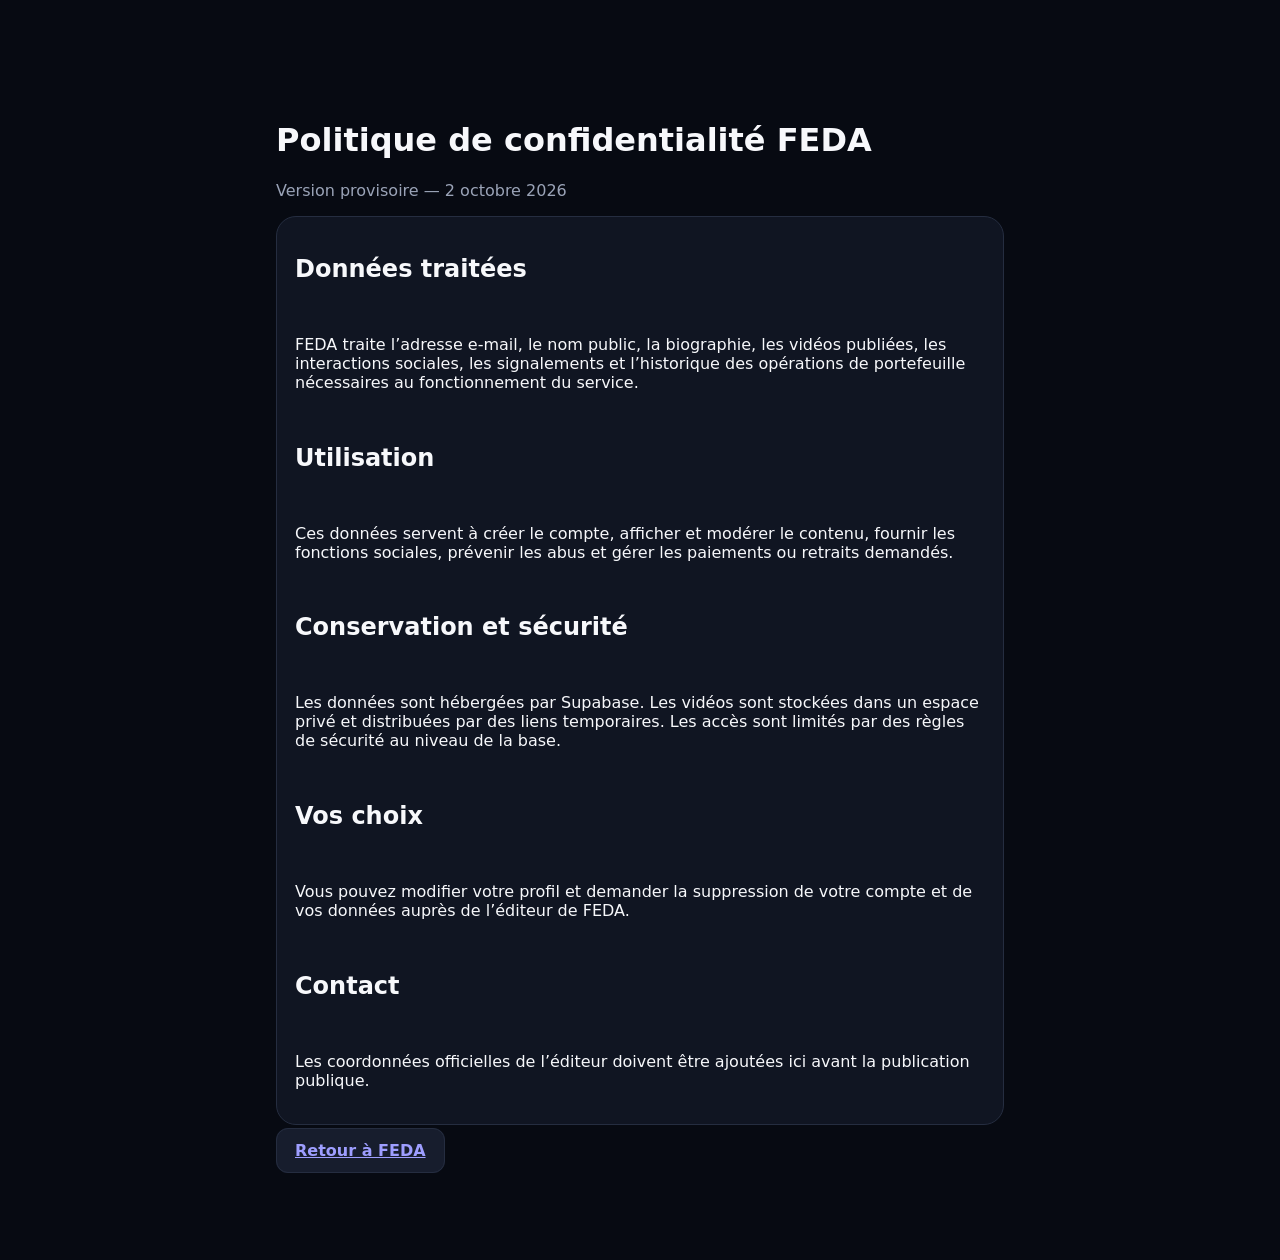
==== privacy.html @ 8459cd20 "Add files via upload" ====
<!doctype html><html lang="fr"><head><meta charset="UTF-8"><meta name="viewport" content="width=device-width,initial-scale=1"><link rel="stylesheet" href="styles.css"><title>Confidentialité — FEDA</title></head><body><main class="panel-view"><h1>Politique de confidentialité FEDA</h1><p class="muted">Version provisoire — 2 octobre 2026</p><div class="form-card"><h2>Données traitées</h2><p>FEDA traite l’adresse e-mail, le nom public, la biographie, les vidéos publiées, les interactions sociales, les signalements et l’historique des opérations de portefeuille nécessaires au fonctionnement du service.</p><h2>Utilisation</h2><p>Ces données servent à créer le compte, afficher et modérer le contenu, fournir les fonctions sociales, prévenir les abus et gérer les paiements ou retraits demandés.</p><h2>Conservation et sécurité</h2><p>Les données sont hébergées par Supabase. Les vidéos sont stockées dans un espace privé et distribuées par des liens temporaires. Les accès sont limités par des règles de sécurité au niveau de la base.</p><h2>Vos choix</h2><p>Vous pouvez modifier votre profil et demander la suppression de votre compte et de vos données auprès de l’éditeur de FEDA.</p><h2>Contact</h2><p>Les coordonnées officielles de l’éditeur doivent être ajoutées ici avant la publication publique.</p></div><a class="secondary" href="./">Retour à FEDA</a></main></body></html>
---- styles.css ----
:root{color-scheme:dark;--bg:#070a12;--panel:#101522;--panel2:#171d2d;--text:#f7f8fb;--muted:#9aa3b7;--line:#252d40;--blue:#29a8ff;--pink:#ff397f;--violet:#7357ff;--danger:#ff5d6c;--safe:#22c988;font-family:Inter,ui-sans-serif,system-ui,-apple-system,BlinkMacSystemFont,"Segoe UI",sans-serif}
*{box-sizing:border-box}html,body{margin:0;min-height:100%;background:var(--bg);color:var(--text)}body{overscroll-behavior:none}button,input,textarea,select{font:inherit}button{color:inherit}button:focus-visible,input:focus-visible,textarea:focus-visible,select:focus-visible{outline:2px solid var(--blue);outline-offset:2px}.hidden{display:none!important}
.auth-screen{min-height:100dvh;display:grid;place-items:center;padding:24px;background:radial-gradient(circle at 20% 15%,#0f3b64 0,transparent 36%),radial-gradient(circle at 80% 80%,#561f48 0,transparent 32%),var(--bg)}.auth-card{width:min(430px,100%);padding:30px;border:1px solid var(--line);border-radius:28px;background:rgba(16,21,34,.9);box-shadow:0 24px 80px #0008}.auth-logo{width:72px;height:72px}.auth-card h1{margin:18px 0 6px;font-size:2rem}.auth-card>p{color:var(--muted)}.auth-tabs{display:grid;grid-template-columns:1fr 1fr;margin:24px 0 18px;padding:4px;background:#080b13;border-radius:14px}.auth-tab{border:0;padding:11px;border-radius:11px;background:transparent;color:var(--muted);cursor:pointer}.auth-tab.active{background:var(--panel2);color:#fff}.auth-card form,.stack{display:grid;gap:15px}label{display:grid;gap:7px;color:#dce1ec;font-size:.9rem}input,textarea,select{width:100%;border:1px solid var(--line);border-radius:12px;background:#090d17;color:#fff;padding:13px 14px}textarea{resize:vertical}.small{font-size:.82rem;text-align:center}.muted{color:var(--muted)}
.primary,.secondary,.danger{border:0;border-radius:12px;padding:12px 18px;font-weight:750;cursor:pointer}.primary{background:linear-gradient(135deg,var(--blue),var(--violet));color:#fff}.secondary{background:var(--panel2);border:1px solid var(--line)}.danger{background:#34131a;color:#ffadb5;border:1px solid #65202c}.wide{width:100%}.text-button{border:0;background:transparent;color:var(--blue);cursor:pointer}.icon-button{width:42px;height:42px;border:0;border-radius:50%;background:#161c2a;font-size:1.6rem;cursor:pointer}
.app{min-height:100dvh}.topbar{position:fixed;z-index:30;top:0;left:0;right:0;height:64px;display:grid;grid-template-columns:1fr auto 1fr;align-items:center;padding:0 max(16px,env(safe-area-inset-left));background:linear-gradient(#070a12ee,#070a12aa,transparent);backdrop-filter:blur(8px)}.brand{justify-self:start;display:flex;align-items:center;gap:8px;border:0;background:transparent;font-weight:900;letter-spacing:.06em}.brand img{width:34px;height:34px}.topbar>.icon-button{justify-self:end}.feed-tabs{display:flex;gap:18px}.feed-tab{padding:14px 2px 9px;border:0;border-bottom:2px solid transparent;background:transparent;color:#aeb5c4;font-weight:650;cursor:pointer}.feed-tab.active{color:#fff;border-color:var(--pink)}
main{min-height:100dvh}.view{display:none}.view.active{display:block}.feed{height:100dvh;overflow-y:auto;scroll-snap-type:y mandatory}.video-card{height:100dvh;position:relative;scroll-snap-align:start;background:#03050a;overflow:hidden}.video-card video{width:100%;height:100%;object-fit:contain;background:#020308}.video-card::after{content:"";position:absolute;inset:45% 0 0;background:linear-gradient(transparent,#03050ae8);pointer-events:none}.video-info{position:absolute;z-index:3;left:max(18px,env(safe-area-inset-left));right:92px;bottom:96px;text-shadow:0 2px 8px #000}.video-author{display:flex;align-items:center;gap:10px;margin-bottom:10px}.video-author strong{font-size:1.02rem}.follow-button{border:1px solid #fff8;background:#1118;border-radius:8px;padding:5px 10px;font-size:.8rem}.video-caption{margin:0;line-height:1.45}.video-actions{position:absolute;z-index:4;right:max(14px,env(safe-area-inset-right));bottom:92px;display:grid;gap:16px}.action{width:58px;border:0;background:transparent;display:grid;justify-items:center;gap:3px;cursor:pointer;text-shadow:0 2px 8px #000}.action span:first-child{display:grid;place-items:center;width:48px;height:48px;border-radius:50%;background:#10131bb8;font-size:1.55rem}.action small{font-weight:750}.action.liked span:first-child{background:#6b1835;color:#ff568e}.avatar{display:grid;place-items:center;width:44px;height:44px;border-radius:50%;background:linear-gradient(135deg,var(--blue),var(--pink));font-weight:900}.avatar.large{width:76px;height:76px;font-size:1.7rem}.video-loader{position:absolute;inset:0;display:grid;place-items:center;color:var(--muted)}
.bottom-nav{position:fixed;z-index:40;left:0;right:0;bottom:0;height:72px;padding:6px max(8px,env(safe-area-inset-right)) max(8px,env(safe-area-inset-bottom));display:grid;grid-template-columns:repeat(5,1fr);background:#080b12f2;border-top:1px solid #202638;backdrop-filter:blur(12px)}.nav-item{position:relative;border:0;background:transparent;color:#a9b0bf;display:grid;place-items:center;align-content:center;gap:2px;cursor:pointer}.nav-item span{font-size:1.45rem}.nav-item small{font-size:.68rem}.nav-item.active{color:#fff}.publish-nav span{width:48px;height:31px;display:grid;place-items:center;border-radius:9px;background:linear-gradient(90deg,var(--blue),var(--pink));color:#fff;font-size:1.6rem}.badge{position:absolute;top:0;right:20%;min-width:19px;height:19px;border-radius:10px;background:var(--pink);font-size:.65rem;font-style:normal;display:grid;place-items:center}.panel-view{max-width:760px;margin:0 auto;padding:82px 16px 100px}.panel-head{display:flex;justify-content:space-between;align-items:center;margin-bottom:20px}.panel-head h2{margin:0}.search-box{display:grid;grid-template-columns:1fr auto;gap:10px}.cards,.list{display:grid;gap:10px;margin-top:18px}.result-card,.list-item{display:flex;gap:12px;align-items:center;padding:13px;background:var(--panel);border:1px solid var(--line);border-radius:15px}.result-card button{margin-left:auto}.result-card .thumb{width:58px;height:76px;object-fit:cover;border-radius:8px;background:#000}.list-item.unread{border-color:#315f83;background:#101d2b}.list-item .content{min-width:0;flex:1}.list-item p,.list-item small{margin:2px 0;color:var(--muted)}
.form-card{display:grid;gap:16px;padding:18px;margin:0 0 16px;background:var(--panel);border:1px solid var(--line);border-radius:20px}.form-card h3{margin:0}.upload-zone{min-height:190px;place-items:center;align-content:center;text-align:center;border:2px dashed #3b4865;border-radius:18px;background:#0a0f1b;cursor:pointer}.upload-zone input{display:none}.upload-icon{font-size:2.5rem;color:var(--blue)}.upload-zone small{color:var(--muted)}.preview{width:100%;max-height:55dvh;border-radius:16px;background:#000}.progress{height:8px;background:#252c3b;border-radius:8px;overflow:hidden}.progress span{display:block;width:45%;height:100%;background:linear-gradient(90deg,var(--blue),var(--pink));animation:loading 1s ease-in-out infinite alternate}@keyframes loading{to{transform:translateX(120%)}}
.wallet-grid{display:grid;grid-template-columns:1fr 1fr;gap:12px;margin-bottom:16px}.balance-card{min-height:145px;display:flex;flex-direction:column;justify-content:flex-end;padding:18px;border-radius:20px;overflow:hidden}.balance-card small,.balance-card span{opacity:.78}.balance-card strong{font-size:1.8rem;margin:7px 0}.balance-card.coins{background:linear-gradient(145deg,#203a77,#5c45c5)}.balance-card.earnings{background:linear-gradient(145deg,#155a48,#1a8b60)}.coin-packs{display:grid;grid-template-columns:repeat(3,1fr);gap:8px}.coin-packs button{border:1px solid #39435a;border-radius:12px;background:#121828;padding:12px 6px;cursor:pointer}.coin-packs button.selected{border-color:var(--blue);background:#112842}.compact{margin:0}.profile-head{display:flex;align-items:center;gap:16px;padding:12px 0 22px}.profile-head h2{margin:0}.profile-head p{margin:4px 0;color:var(--muted)}#view-profile>.wide{margin-bottom:10px}
.empty{height:100dvh;display:grid;place-items:center;align-content:center;text-align:center;padding:24px}.empty p{color:var(--muted)}.empty-icon{font-size:4rem}.toast{position:fixed;z-index:100;top:74px;left:50%;transform:translate(-50%,-20px);max-width:min(90vw,500px);padding:12px 18px;border-radius:12px;background:#e9edf7;color:#111827;opacity:0;pointer-events:none;transition:.25s}.toast.show{opacity:1;transform:translate(-50%,0)}.toast.error{background:#ffced3;color:#61101a}
dialog{color:var(--text)}dialog::backdrop{background:#0009;backdrop-filter:blur(2px)}.sheet{width:min(620px,100%);height:min(75dvh,680px);margin:auto auto 0;border:1px solid var(--line);border-radius:24px 24px 0 0;background:var(--panel);padding:0}.sheet-head{height:60px;padding:0 18px;display:flex;align-items:center;justify-content:space-between;border-bottom:1px solid var(--line)}.sheet-head h3{margin:0}.sheet-head button{border:0;background:transparent;font-size:2rem}.comments-list{height:calc(100% - 124px);overflow:auto;padding:15px}.comment{padding:10px 0;border-bottom:1px solid var(--line)}.comment strong{display:block}.comment p{margin:5px 0}.comment-form{height:64px;display:grid;grid-template-columns:1fr auto;gap:8px;padding:9px;border-top:1px solid var(--line)}.comment-form input{padding:8px 12px}.comment-form button{border:0;border-radius:10px;background:var(--blue);font-weight:700}.small-sheet{height:auto}.gift-grid{display:grid;grid-template-columns:repeat(4,1fr);gap:10px;padding:20px}.gift-grid button{display:grid;gap:6px;place-items:center;border:1px solid var(--line);border-radius:14px;background:#0b101b;padding:15px 5px;font-size:2rem}.gift-grid strong{font-size:.8rem;color:#ffd357}
@media(min-width:900px){.topbar{left:90px}.bottom-nav{top:0;bottom:0;right:auto;width:90px;height:auto;grid-template-columns:1fr;grid-template-rows:repeat(5,86px);padding-top:100px;border-top:0;border-right:1px solid var(--line)}main{padding-left:90px}.video-card{height:100dvh}.video-card video{max-width:720px;display:block;margin:auto}.panel-view{padding-top:100px}.brand span{display:inline}.video-actions{right:calc(50% - 350px)}.video-info{left:calc(50% - 340px)}}
@media(max-width:620px){.brand span{display:none}.topbar{grid-template-columns:44px 1fr 44px}.feed-tabs{justify-self:center;gap:11px}.feed-tab{font-size:.83rem}.wallet-grid{grid-template-columns:1fr}.gift-grid{grid-template-columns:repeat(2,1fr)}.coin-packs{grid-template-columns:1fr}.search-box{grid-template-columns:1fr}.search-box button{width:100%}}
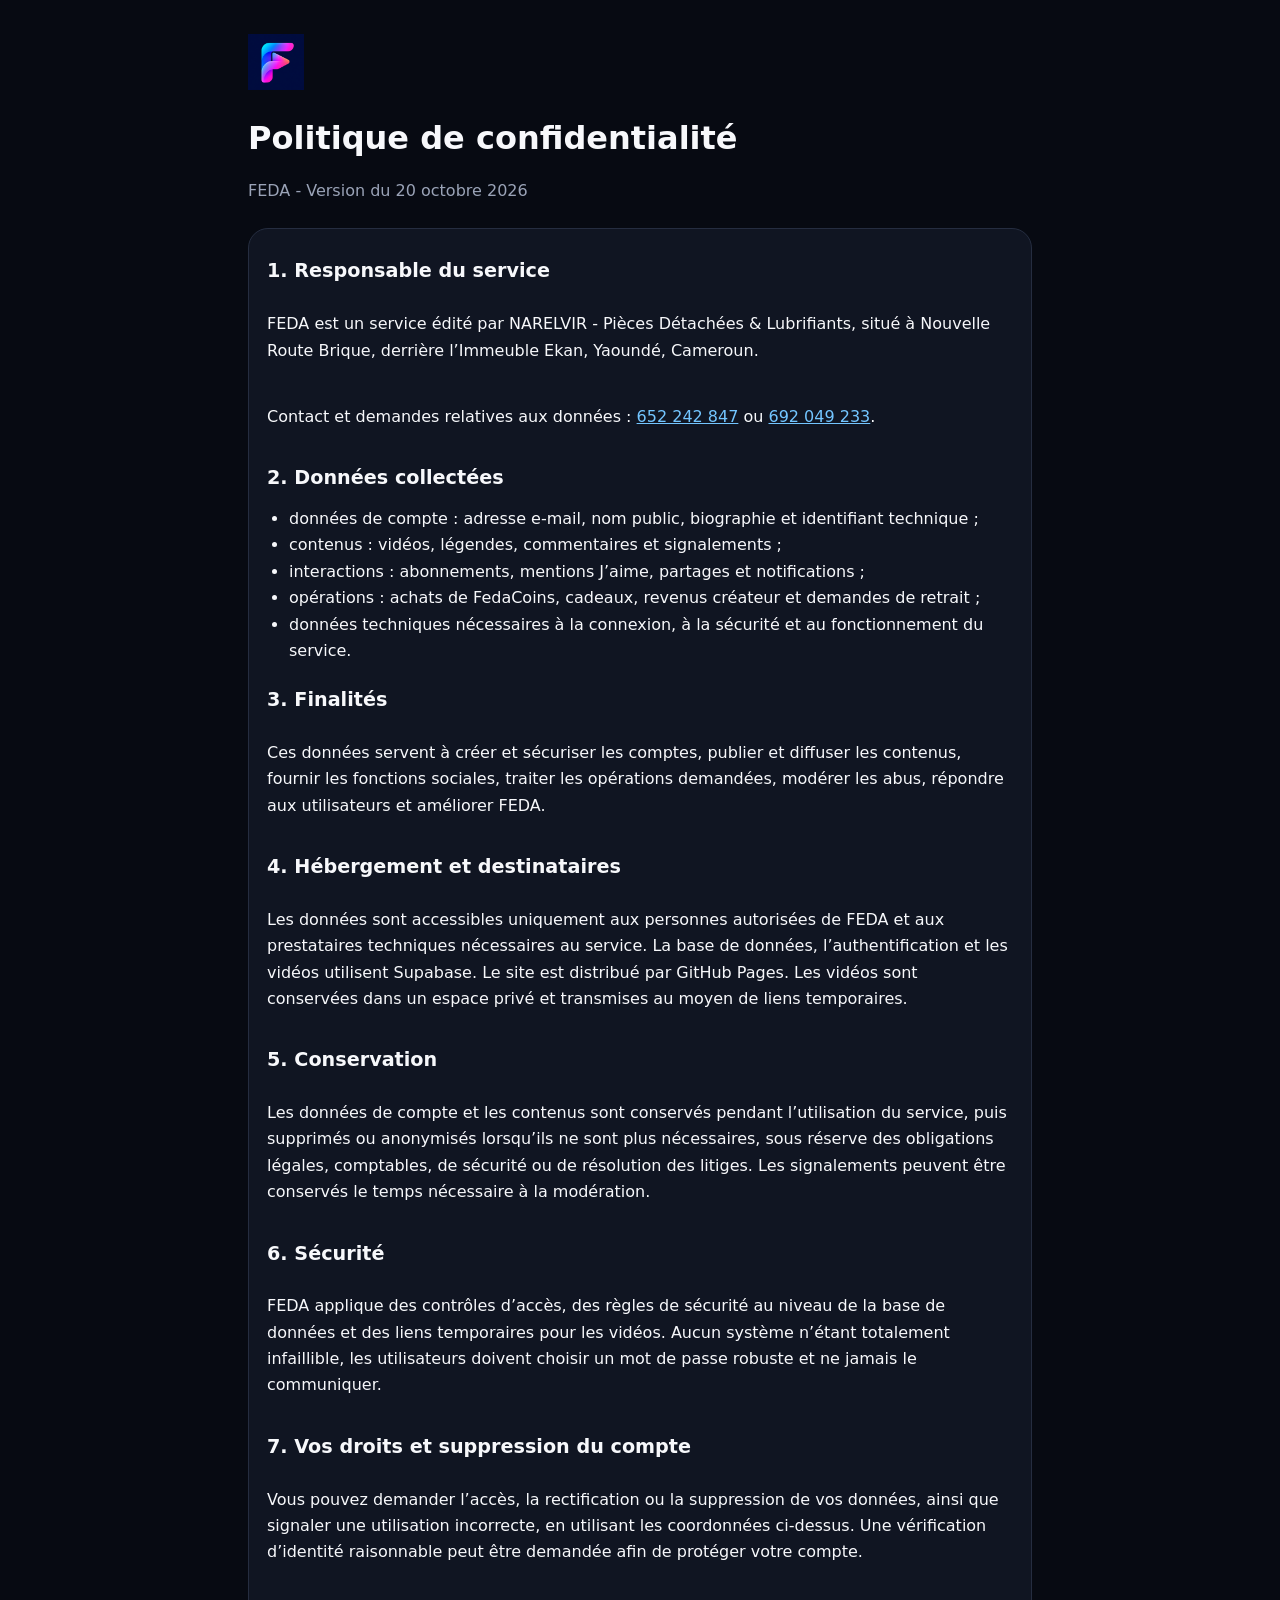
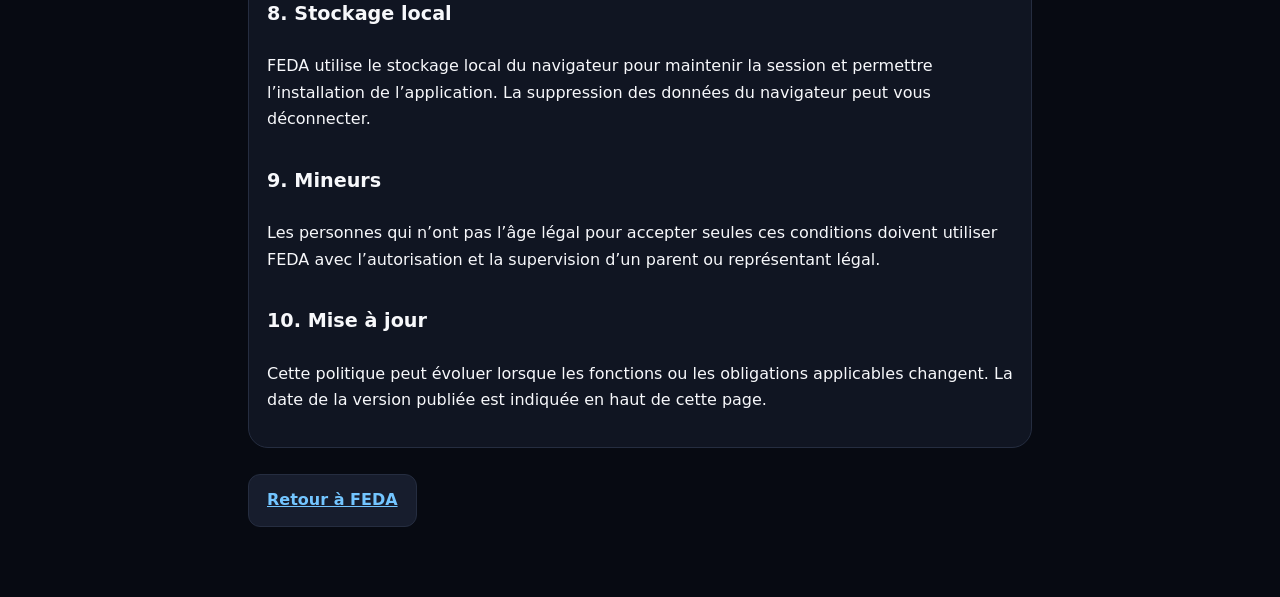
==== commit f295e058: "Mettre en place les fondations de la semaine 1" ====
--- a/privacy.html
+++ b/privacy.html
@@ -1 +1,63 @@
-<!doctype html><html lang="fr"><head><meta charset="UTF-8"><meta name="viewport" content="width=device-width,initial-scale=1"><link rel="stylesheet" href="styles.css"><title>Confidentialité — FEDA</title></head><body><main class="panel-view"><h1>Politique de confidentialité FEDA</h1><p class="muted">Version provisoire — 2 octobre 2026</p><div class="form-card"><h2>Données traitées</h2><p>FEDA traite l’adresse e-mail, le nom public, la biographie, les vidéos publiées, les interactions sociales, les signalements et l’historique des opérations de portefeuille nécessaires au fonctionnement du service.</p><h2>Utilisation</h2><p>Ces données servent à créer le compte, afficher et modérer le contenu, fournir les fonctions sociales, prévenir les abus et gérer les paiements ou retraits demandés.</p><h2>Conservation et sécurité</h2><p>Les données sont hébergées par Supabase. Les vidéos sont stockées dans un espace privé et distribuées par des liens temporaires. Les accès sont limités par des règles de sécurité au niveau de la base.</p><h2>Vos choix</h2><p>Vous pouvez modifier votre profil et demander la suppression de votre compte et de vos données auprès de l’éditeur de FEDA.</p><h2>Contact</h2><p>Les coordonnées officielles de l’éditeur doivent être ajoutées ici avant la publication publique.</p></div><a class="secondary" href="./">Retour à FEDA</a></main></body></html>
+<!doctype html>
+<html lang="fr">
+<head>
+  <meta charset="UTF-8">
+  <meta name="viewport" content="width=device-width, initial-scale=1">
+  <meta name="theme-color" content="#070a12">
+  <meta name="description" content="Politique de confidentialité de l’application FEDA.">
+  <link rel="canonical" href="https://feda.narelvir.cm/privacy.html">
+  <link rel="icon" href="icon-192.png" type="image/png">
+  <link rel="stylesheet" href="styles.css">
+  <title>Politique de confidentialité - FEDA</title>
+</head>
+<body>
+  <main class="legal-page">
+    <header>
+      <img src="icon-192.png" alt="Logo FEDA">
+      <h1>Politique de confidentialité</h1>
+      <p class="muted">FEDA - Version du 20 octobre 2026</p>
+    </header>
+
+    <section class="form-card">
+      <h2>1. Responsable du service</h2>
+      <p>FEDA est un service édité par NARELVIR - Pièces Détachées &amp; Lubrifiants, situé à Nouvelle Route Brique, derrière l’Immeuble Ekan, Yaoundé, Cameroun.</p>
+      <p>Contact et demandes relatives aux données : <a href="tel:+237652242847">652 242 847</a> ou <a href="tel:+237692049233">692 049 233</a>.</p>
+
+      <h2>2. Données collectées</h2>
+      <ul>
+        <li>données de compte : adresse e-mail, nom public, biographie et identifiant technique ;</li>
+        <li>contenus : vidéos, légendes, commentaires et signalements ;</li>
+        <li>interactions : abonnements, mentions J’aime, partages et notifications ;</li>
+        <li>opérations : achats de FedaCoins, cadeaux, revenus créateur et demandes de retrait ;</li>
+        <li>données techniques nécessaires à la connexion, à la sécurité et au fonctionnement du service.</li>
+      </ul>
+
+      <h2>3. Finalités</h2>
+      <p>Ces données servent à créer et sécuriser les comptes, publier et diffuser les contenus, fournir les fonctions sociales, traiter les opérations demandées, modérer les abus, répondre aux utilisateurs et améliorer FEDA.</p>
+
+      <h2>4. Hébergement et destinataires</h2>
+      <p>Les données sont accessibles uniquement aux personnes autorisées de FEDA et aux prestataires techniques nécessaires au service. La base de données, l’authentification et les vidéos utilisent Supabase. Le site est distribué par GitHub Pages. Les vidéos sont conservées dans un espace privé et transmises au moyen de liens temporaires.</p>
+
+      <h2>5. Conservation</h2>
+      <p>Les données de compte et les contenus sont conservés pendant l’utilisation du service, puis supprimés ou anonymisés lorsqu’ils ne sont plus nécessaires, sous réserve des obligations légales, comptables, de sécurité ou de résolution des litiges. Les signalements peuvent être conservés le temps nécessaire à la modération.</p>
+
+      <h2>6. Sécurité</h2>
+      <p>FEDA applique des contrôles d’accès, des règles de sécurité au niveau de la base de données et des liens temporaires pour les vidéos. Aucun système n’étant totalement infaillible, les utilisateurs doivent choisir un mot de passe robuste et ne jamais le communiquer.</p>
+
+      <h2>7. Vos droits et suppression du compte</h2>
+      <p>Vous pouvez demander l’accès, la rectification ou la suppression de vos données, ainsi que signaler une utilisation incorrecte, en utilisant les coordonnées ci-dessus. Une vérification d’identité raisonnable peut être demandée afin de protéger votre compte.</p>
+
+      <h2>8. Stockage local</h2>
+      <p>FEDA utilise le stockage local du navigateur pour maintenir la session et permettre l’installation de l’application. La suppression des données du navigateur peut vous déconnecter.</p>
+
+      <h2>9. Mineurs</h2>
+      <p>Les personnes qui n’ont pas l’âge légal pour accepter seules ces conditions doivent utiliser FEDA avec l’autorisation et la supervision d’un parent ou représentant légal.</p>
+
+      <h2>10. Mise à jour</h2>
+      <p>Cette politique peut évoluer lorsque les fonctions ou les obligations applicables changent. La date de la version publiée est indiquée en haut de cette page.</p>
+    </section>
+
+    <a class="secondary back-link" href="./">Retour à FEDA</a>
+  </main>
+</body>
+</html>
--- a/styles.css
+++ b/styles.css
@@ -1,13 +1,13 @@
 :root{color-scheme:dark;--bg:#070a12;--panel:#101522;--panel2:#171d2d;--text:#f7f8fb;--muted:#9aa3b7;--line:#252d40;--blue:#29a8ff;--pink:#ff397f;--violet:#7357ff;--danger:#ff5d6c;--safe:#22c988;font-family:Inter,ui-sans-serif,system-ui,-apple-system,BlinkMacSystemFont,"Segoe UI",sans-serif}
-*{box-sizing:border-box}html,body{margin:0;min-height:100%;background:var(--bg);color:var(--text)}body{overscroll-behavior:none}button,input,textarea,select{font:inherit}button{color:inherit}button:focus-visible,input:focus-visible,textarea:focus-visible,select:focus-visible{outline:2px solid var(--blue);outline-offset:2px}.hidden{display:none!important}
-.auth-screen{min-height:100dvh;display:grid;place-items:center;padding:24px;background:radial-gradient(circle at 20% 15%,#0f3b64 0,transparent 36%),radial-gradient(circle at 80% 80%,#561f48 0,transparent 32%),var(--bg)}.auth-card{width:min(430px,100%);padding:30px;border:1px solid var(--line);border-radius:28px;background:rgba(16,21,34,.9);box-shadow:0 24px 80px #0008}.auth-logo{width:72px;height:72px}.auth-card h1{margin:18px 0 6px;font-size:2rem}.auth-card>p{color:var(--muted)}.auth-tabs{display:grid;grid-template-columns:1fr 1fr;margin:24px 0 18px;padding:4px;background:#080b13;border-radius:14px}.auth-tab{border:0;padding:11px;border-radius:11px;background:transparent;color:var(--muted);cursor:pointer}.auth-tab.active{background:var(--panel2);color:#fff}.auth-card form,.stack{display:grid;gap:15px}label{display:grid;gap:7px;color:#dce1ec;font-size:.9rem}input,textarea,select{width:100%;border:1px solid var(--line);border-radius:12px;background:#090d17;color:#fff;padding:13px 14px}textarea{resize:vertical}.small{font-size:.82rem;text-align:center}.muted{color:var(--muted)}
-.primary,.secondary,.danger{border:0;border-radius:12px;padding:12px 18px;font-weight:750;cursor:pointer}.primary{background:linear-gradient(135deg,var(--blue),var(--violet));color:#fff}.secondary{background:var(--panel2);border:1px solid var(--line)}.danger{background:#34131a;color:#ffadb5;border:1px solid #65202c}.wide{width:100%}.text-button{border:0;background:transparent;color:var(--blue);cursor:pointer}.icon-button{width:42px;height:42px;border:0;border-radius:50%;background:#161c2a;font-size:1.6rem;cursor:pointer}
+*{box-sizing:border-box}html,body{margin:0;min-height:100%;background:var(--bg);color:var(--text)}body{overscroll-behavior:none}a{color:#73c5ff}button,input,textarea,select{font:inherit}button{color:inherit}button:focus-visible,input:focus-visible,textarea:focus-visible,select:focus-visible{outline:2px solid var(--blue);outline-offset:2px}.hidden{display:none!important}
+.auth-screen{min-height:100dvh;display:grid;place-items:center;padding:24px;background:radial-gradient(circle at 20% 15%,#0f3b64 0,transparent 36%),radial-gradient(circle at 80% 80%,#561f48 0,transparent 32%),var(--bg)}.auth-card{width:min(430px,100%);padding:30px;border:1px solid var(--line);border-radius:28px;background:rgba(16,21,34,.9);box-shadow:0 24px 80px #0008}.auth-logo{width:72px;height:72px}.auth-card h1{margin:18px 0 6px;font-size:2rem}.auth-card>p{color:var(--muted)}.auth-tabs{display:grid;grid-template-columns:1fr 1fr;margin:24px 0 18px;padding:4px;background:#080b13;border-radius:14px}.auth-tab{border:0;padding:11px;border-radius:11px;background:transparent;color:var(--muted);cursor:pointer}.auth-tab.active{background:var(--panel2);color:#fff}.auth-card form,.stack{display:grid;gap:15px}label{display:grid;gap:7px;color:#dce1ec;font-size:.9rem}input,textarea,select{width:100%;border:1px solid var(--line);border-radius:12px;background:#090d17;color:#fff;padding:13px 14px}textarea{resize:vertical}.small{font-size:.82rem;text-align:center}.muted{color:var(--muted)}.legal-consent{line-height:1.5}
+.primary,.secondary,.danger{border:0;border-radius:12px;padding:12px 18px;font-weight:750;cursor:pointer}.primary{background:linear-gradient(135deg,var(--blue),var(--violet));color:#fff}.secondary{background:var(--panel2);border:1px solid var(--line)}.danger{background:#34131a;color:#ffadb5;border:1px solid #65202c}.primary:disabled,.secondary:disabled,.danger:disabled{cursor:wait;opacity:.7}.wide{width:100%}.text-button{border:0;background:transparent;color:var(--blue);cursor:pointer}.icon-button{width:42px;height:42px;border:0;border-radius:50%;background:#161c2a;font-size:1.6rem;cursor:pointer}
 .app{min-height:100dvh}.topbar{position:fixed;z-index:30;top:0;left:0;right:0;height:64px;display:grid;grid-template-columns:1fr auto 1fr;align-items:center;padding:0 max(16px,env(safe-area-inset-left));background:linear-gradient(#070a12ee,#070a12aa,transparent);backdrop-filter:blur(8px)}.brand{justify-self:start;display:flex;align-items:center;gap:8px;border:0;background:transparent;font-weight:900;letter-spacing:.06em}.brand img{width:34px;height:34px}.topbar>.icon-button{justify-self:end}.feed-tabs{display:flex;gap:18px}.feed-tab{padding:14px 2px 9px;border:0;border-bottom:2px solid transparent;background:transparent;color:#aeb5c4;font-weight:650;cursor:pointer}.feed-tab.active{color:#fff;border-color:var(--pink)}
-main{min-height:100dvh}.view{display:none}.view.active{display:block}.feed{height:100dvh;overflow-y:auto;scroll-snap-type:y mandatory}.video-card{height:100dvh;position:relative;scroll-snap-align:start;background:#03050a;overflow:hidden}.video-card video{width:100%;height:100%;object-fit:contain;background:#020308}.video-card::after{content:"";position:absolute;inset:45% 0 0;background:linear-gradient(transparent,#03050ae8);pointer-events:none}.video-info{position:absolute;z-index:3;left:max(18px,env(safe-area-inset-left));right:92px;bottom:96px;text-shadow:0 2px 8px #000}.video-author{display:flex;align-items:center;gap:10px;margin-bottom:10px}.video-author strong{font-size:1.02rem}.follow-button{border:1px solid #fff8;background:#1118;border-radius:8px;padding:5px 10px;font-size:.8rem}.video-caption{margin:0;line-height:1.45}.video-actions{position:absolute;z-index:4;right:max(14px,env(safe-area-inset-right));bottom:92px;display:grid;gap:16px}.action{width:58px;border:0;background:transparent;display:grid;justify-items:center;gap:3px;cursor:pointer;text-shadow:0 2px 8px #000}.action span:first-child{display:grid;place-items:center;width:48px;height:48px;border-radius:50%;background:#10131bb8;font-size:1.55rem}.action small{font-weight:750}.action.liked span:first-child{background:#6b1835;color:#ff568e}.avatar{display:grid;place-items:center;width:44px;height:44px;border-radius:50%;background:linear-gradient(135deg,var(--blue),var(--pink));font-weight:900}.avatar.large{width:76px;height:76px;font-size:1.7rem}.video-loader{position:absolute;inset:0;display:grid;place-items:center;color:var(--muted)}
-.bottom-nav{position:fixed;z-index:40;left:0;right:0;bottom:0;height:72px;padding:6px max(8px,env(safe-area-inset-right)) max(8px,env(safe-area-inset-bottom));display:grid;grid-template-columns:repeat(5,1fr);background:#080b12f2;border-top:1px solid #202638;backdrop-filter:blur(12px)}.nav-item{position:relative;border:0;background:transparent;color:#a9b0bf;display:grid;place-items:center;align-content:center;gap:2px;cursor:pointer}.nav-item span{font-size:1.45rem}.nav-item small{font-size:.68rem}.nav-item.active{color:#fff}.publish-nav span{width:48px;height:31px;display:grid;place-items:center;border-radius:9px;background:linear-gradient(90deg,var(--blue),var(--pink));color:#fff;font-size:1.6rem}.badge{position:absolute;top:0;right:20%;min-width:19px;height:19px;border-radius:10px;background:var(--pink);font-size:.65rem;font-style:normal;display:grid;place-items:center}.panel-view{max-width:760px;margin:0 auto;padding:82px 16px 100px}.panel-head{display:flex;justify-content:space-between;align-items:center;margin-bottom:20px}.panel-head h2{margin:0}.search-box{display:grid;grid-template-columns:1fr auto;gap:10px}.cards,.list{display:grid;gap:10px;margin-top:18px}.result-card,.list-item{display:flex;gap:12px;align-items:center;padding:13px;background:var(--panel);border:1px solid var(--line);border-radius:15px}.result-card button{margin-left:auto}.result-card .thumb{width:58px;height:76px;object-fit:cover;border-radius:8px;background:#000}.list-item.unread{border-color:#315f83;background:#101d2b}.list-item .content{min-width:0;flex:1}.list-item p,.list-item small{margin:2px 0;color:var(--muted)}
-.form-card{display:grid;gap:16px;padding:18px;margin:0 0 16px;background:var(--panel);border:1px solid var(--line);border-radius:20px}.form-card h3{margin:0}.upload-zone{min-height:190px;place-items:center;align-content:center;text-align:center;border:2px dashed #3b4865;border-radius:18px;background:#0a0f1b;cursor:pointer}.upload-zone input{display:none}.upload-icon{font-size:2.5rem;color:var(--blue)}.upload-zone small{color:var(--muted)}.preview{width:100%;max-height:55dvh;border-radius:16px;background:#000}.progress{height:8px;background:#252c3b;border-radius:8px;overflow:hidden}.progress span{display:block;width:45%;height:100%;background:linear-gradient(90deg,var(--blue),var(--pink));animation:loading 1s ease-in-out infinite alternate}@keyframes loading{to{transform:translateX(120%)}}
+main{min-height:100dvh}.view{display:none}.view.active{display:block}.feed{height:100dvh;overflow-y:auto;scroll-snap-type:y mandatory}.video-card{height:100dvh;position:relative;scroll-snap-align:start;background:#03050a;overflow:hidden}.video-card video{width:100%;height:100%;object-fit:contain;background:#020308}.video-card::after{content:"";position:absolute;inset:45% 0 0;background:linear-gradient(transparent,#03050ae8);pointer-events:none}.video-info{position:absolute;z-index:3;left:max(18px,env(safe-area-inset-left));right:92px;bottom:96px;text-shadow:0 2px 8px #000}.video-author{display:flex;align-items:center;gap:10px;margin-bottom:10px}.creator-link{border:0;background:transparent;padding:4px 0;color:#fff;font-size:1.02rem;font-weight:750;cursor:pointer;text-shadow:inherit}.follow-button{border:1px solid #fff8;background:#1118;border-radius:8px;padding:5px 10px;font-size:.8rem;cursor:pointer}.video-caption{margin:0;line-height:1.45}.video-actions{position:absolute;z-index:4;right:max(14px,env(safe-area-inset-right));bottom:92px;display:grid;gap:16px}.action{width:58px;border:0;background:transparent;display:grid;justify-items:center;gap:3px;cursor:pointer;text-shadow:0 2px 8px #000}.action span:first-child{display:grid;place-items:center;width:48px;height:48px;border-radius:50%;background:#10131bb8;font-size:1.55rem}.action small{font-weight:750}.action.liked span:first-child{background:#6b1835;color:#ff568e}.avatar{display:grid;place-items:center;width:44px;height:44px;border-radius:50%;background:linear-gradient(135deg,var(--blue),var(--pink));font-weight:900}.avatar.large{width:76px;height:76px;font-size:1.7rem}.video-loader{position:absolute;inset:0;display:grid;place-items:center;color:var(--muted)}
+.bottom-nav{position:fixed;z-index:40;left:0;right:0;bottom:0;height:72px;padding:6px max(8px,env(safe-area-inset-right)) max(8px,env(safe-area-inset-bottom));display:grid;grid-template-columns:repeat(5,1fr);background:#080b12f2;border-top:1px solid #202638;backdrop-filter:blur(12px)}.nav-item{position:relative;border:0;background:transparent;color:#a9b0bf;display:grid;place-items:center;align-content:center;gap:2px;cursor:pointer}.nav-item span{font-size:1.45rem}.nav-item small{font-size:.68rem}.nav-item.active{color:#fff}.publish-nav span{width:48px;height:31px;display:grid;place-items:center;border-radius:9px;background:linear-gradient(90deg,var(--blue),var(--pink));color:#fff;font-size:1.6rem}.badge{position:absolute;top:0;right:20%;min-width:19px;height:19px;border-radius:10px;background:var(--pink);font-size:.65rem;font-style:normal;display:grid;place-items:center}.panel-view{max-width:760px;margin:0 auto;padding:82px 16px calc(140px + env(safe-area-inset-bottom))}.panel-head{display:flex;justify-content:space-between;align-items:center;margin-bottom:20px}.panel-head h2{margin:0}.search-box{display:grid;grid-template-columns:1fr auto;gap:10px}.cards,.list{display:grid;gap:10px;margin-top:18px}.result-card,.list-item{display:flex;gap:12px;align-items:center;padding:13px;background:var(--panel);border:1px solid var(--line);border-radius:15px}.result-card button{margin-left:auto}.result-card .thumb{width:58px;height:76px;object-fit:cover;border-radius:8px;background:#000}.list-item.unread{border-color:#315f83;background:#101d2b}.list-item .content{min-width:0;flex:1}.list-item p,.list-item small{margin:2px 0;color:var(--muted)}
+.form-card{display:grid;gap:16px;padding:18px;margin:0 0 16px;background:var(--panel);border:1px solid var(--line);border-radius:20px}.form-card h3{margin:0}.upload-zone{min-height:190px;place-items:center;align-content:center;text-align:center;border:2px dashed #3b4865;border-radius:18px;background:#0a0f1b;cursor:pointer}.upload-zone input{display:none}.upload-icon{font-size:2.5rem;color:var(--blue)}.upload-zone small{color:var(--muted)}.file-details,.upload-status{margin:0;color:var(--muted);font-size:.86rem;line-height:1.45;overflow-wrap:anywhere}.upload-status.error{color:#ffadb5}.preview{width:100%;max-height:55dvh;border-radius:16px;background:#000}.progress{height:9px;background:#252c3b;border-radius:8px;overflow:hidden}.progress span{display:block;width:0;height:100%;background:linear-gradient(90deg,var(--blue),var(--pink));transition:width .2s ease}.progress.error span{background:var(--danger)}
 .wallet-grid{display:grid;grid-template-columns:1fr 1fr;gap:12px;margin-bottom:16px}.balance-card{min-height:145px;display:flex;flex-direction:column;justify-content:flex-end;padding:18px;border-radius:20px;overflow:hidden}.balance-card small,.balance-card span{opacity:.78}.balance-card strong{font-size:1.8rem;margin:7px 0}.balance-card.coins{background:linear-gradient(145deg,#203a77,#5c45c5)}.balance-card.earnings{background:linear-gradient(145deg,#155a48,#1a8b60)}.coin-packs{display:grid;grid-template-columns:repeat(3,1fr);gap:8px}.coin-packs button{border:1px solid #39435a;border-radius:12px;background:#121828;padding:12px 6px;cursor:pointer}.coin-packs button.selected{border-color:var(--blue);background:#112842}.compact{margin:0}.profile-head{display:flex;align-items:center;gap:16px;padding:12px 0 22px}.profile-head h2{margin:0}.profile-head p{margin:4px 0;color:var(--muted)}#view-profile>.wide{margin-bottom:10px}
 .empty{height:100dvh;display:grid;place-items:center;align-content:center;text-align:center;padding:24px}.empty p{color:var(--muted)}.empty-icon{font-size:4rem}.toast{position:fixed;z-index:100;top:74px;left:50%;transform:translate(-50%,-20px);max-width:min(90vw,500px);padding:12px 18px;border-radius:12px;background:#e9edf7;color:#111827;opacity:0;pointer-events:none;transition:.25s}.toast.show{opacity:1;transform:translate(-50%,0)}.toast.error{background:#ffced3;color:#61101a}
-dialog{color:var(--text)}dialog::backdrop{background:#0009;backdrop-filter:blur(2px)}.sheet{width:min(620px,100%);height:min(75dvh,680px);margin:auto auto 0;border:1px solid var(--line);border-radius:24px 24px 0 0;background:var(--panel);padding:0}.sheet-head{height:60px;padding:0 18px;display:flex;align-items:center;justify-content:space-between;border-bottom:1px solid var(--line)}.sheet-head h3{margin:0}.sheet-head button{border:0;background:transparent;font-size:2rem}.comments-list{height:calc(100% - 124px);overflow:auto;padding:15px}.comment{padding:10px 0;border-bottom:1px solid var(--line)}.comment strong{display:block}.comment p{margin:5px 0}.comment-form{height:64px;display:grid;grid-template-columns:1fr auto;gap:8px;padding:9px;border-top:1px solid var(--line)}.comment-form input{padding:8px 12px}.comment-form button{border:0;border-radius:10px;background:var(--blue);font-weight:700}.small-sheet{height:auto}.gift-grid{display:grid;grid-template-columns:repeat(4,1fr);gap:10px;padding:20px}.gift-grid button{display:grid;gap:6px;place-items:center;border:1px solid var(--line);border-radius:14px;background:#0b101b;padding:15px 5px;font-size:2rem}.gift-grid strong{font-size:.8rem;color:#ffd357}
+dialog{color:var(--text)}dialog::backdrop{background:#0009;backdrop-filter:blur(2px)}.sheet{width:min(620px,100%);height:min(75dvh,680px);margin:auto auto 0;border:1px solid var(--line);border-radius:24px 24px 0 0;background:var(--panel);padding:0}.sheet-head{height:60px;padding:0 18px;display:flex;align-items:center;justify-content:space-between;border-bottom:1px solid var(--line)}.sheet-head h3{margin:0}.sheet-head button{border:0;background:transparent;font-size:2rem}.comments-list{height:calc(100% - 124px);overflow:auto;padding:15px}.comment{padding:10px 0;border-bottom:1px solid var(--line)}.comment strong{display:block}.comment p{margin:5px 0}.comment-form{height:64px;display:grid;grid-template-columns:1fr auto;gap:8px;padding:9px;border-top:1px solid var(--line)}.comment-form input{padding:8px 12px}.comment-form button{border:0;border-radius:10px;background:var(--blue);font-weight:700}.small-sheet{height:auto}.gift-grid{display:grid;grid-template-columns:repeat(4,1fr);gap:10px;padding:20px}.gift-grid button{display:grid;gap:6px;place-items:center;border:1px solid var(--line);border-radius:14px;background:#0b101b;padding:15px 5px;font-size:2rem}.gift-grid strong{font-size:.8rem;color:#ffd357}.menu-actions{display:grid;gap:10px;padding:18px}.menu-actions button{border:1px solid var(--line);border-radius:12px;background:#0b101b;padding:14px;text-align:left;cursor:pointer}.menu-actions .report-option{color:#ffadb5;border-color:#65202c}.creator-sheet{display:grid;justify-items:center;gap:12px;padding:24px;text-align:center}.creator-sheet h3,.creator-sheet p{margin:0}.creator-sheet .wide{margin-top:8px}.legal-page{max-width:820px;margin:0 auto;padding:34px 18px 70px;line-height:1.65}.legal-page header{margin-bottom:24px}.legal-page header img{width:56px;height:56px}.legal-page h1{line-height:1.15}.legal-page .form-card{gap:8px}.legal-page h2{margin:8px 0 0;font-size:1.2rem}.legal-page ul{margin:4px 0;padding-left:22px}.legal-page .back-link{display:inline-block;margin-top:10px}
 @media(min-width:900px){.topbar{left:90px}.bottom-nav{top:0;bottom:0;right:auto;width:90px;height:auto;grid-template-columns:1fr;grid-template-rows:repeat(5,86px);padding-top:100px;border-top:0;border-right:1px solid var(--line)}main{padding-left:90px}.video-card{height:100dvh}.video-card video{max-width:720px;display:block;margin:auto}.panel-view{padding-top:100px}.brand span{display:inline}.video-actions{right:calc(50% - 350px)}.video-info{left:calc(50% - 340px)}}
 @media(max-width:620px){.brand span{display:none}.topbar{grid-template-columns:44px 1fr 44px}.feed-tabs{justify-self:center;gap:11px}.feed-tab{font-size:.83rem}.wallet-grid{grid-template-columns:1fr}.gift-grid{grid-template-columns:repeat(2,1fr)}.coin-packs{grid-template-columns:1fr}.search-box{grid-template-columns:1fr}.search-box button{width:100%}}
